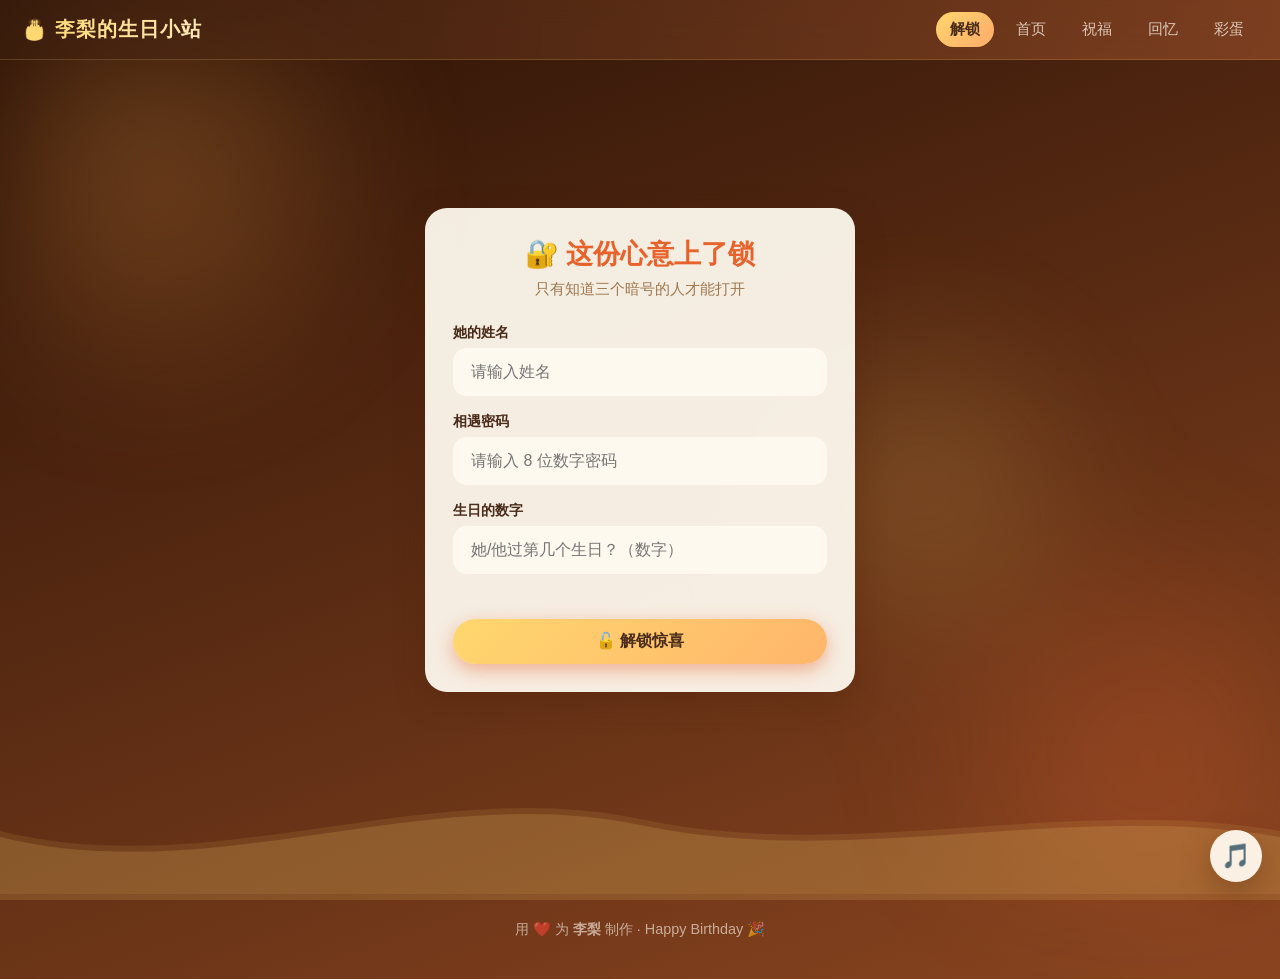
==== index.html @ 5e4ed0bc "🎂 生日祝福小站：门禁解锁 + 五页面 + 流动暖色主题" ====
<!DOCTYPE html>
<html lang="zh-CN">
<head>
  <meta charset="UTF-8" />
  <meta name="viewport" content="width=device-width, initial-scale=1.0" />
  <title>首页 · 生日小站</title>
  <link rel="stylesheet" href="style.css" />
  <style>
    .hero-actions { display: flex; gap: 14px; flex-wrap: wrap; justify-content: center; }
    .today-banner {
      background: linear-gradient(135deg, var(--pink-deep), #ff9068);
      color: #fff;
      padding: 10px 26px;
      border-radius: 999px;
      font-weight: 800;
      letter-spacing: 2px;
      box-shadow: 0 8px 24px rgba(255, 94, 148, 0.5);
      animation: pulse 1.6s ease-in-out infinite;
    }
    @keyframes pulse {
      0%, 100% { transform: scale(1); }
      50% { transform: scale(1.06); }
    }
    .quick-links { display: flex; gap: 18px; flex-wrap: wrap; justify-content: center; margin-top: 46px; }
    .quick-card {
      width: 200px;
      padding: 26px 18px;
      border-radius: 22px;
      background: rgba(255, 255, 255, 0.1);
      border: 1px solid rgba(255, 255, 255, 0.22);
      backdrop-filter: blur(6px);
      color: var(--cream);
      text-decoration: none;
      transition: 0.25s;
      text-align: center;
    }
    .quick-card:hover { transform: translateY(-6px); background: rgba(255, 255, 255, 0.18); }
    .quick-card .icon { font-size: 2.4rem; }
    .quick-card h3 { margin: 10px 0 6px; }
    .quick-card p { font-size: 0.86rem; opacity: 0.75; line-height: 1.5; }
  </style>
</head>
<body data-title="首页">
  <main>
    <section class="hero">
      <div class="cake">🎂</div>
      <h1 class="glitter" id="hero-title"></h1>
      <div id="today-slot"></div>
      <p class="subtitle" id="hero-sub"></p>

      <div class="countdown" id="countdown"></div>

      <div class="hero-actions">
        <a class="btn" href="wish.html">🎈 去许愿</a>
        <a class="btn ghost" href="memories.html">📷 看回忆</a>
      </div>

      <div class="quick-links">
        <a class="quick-card" href="wish.html">
          <div class="icon">🕯️</div>
          <h3>祝福页</h3>
          <p>吹灭蜡烛许个愿<br />收下满满的祝福</p>
        </a>
        <a class="quick-card" href="memories.html">
          <div class="icon">📸</div>
          <h3>回忆页</h3>
          <p>时间线 + 照片墙<br />一路走来的风景</p>
        </a>
        <a class="quick-card" href="play.html">
          <div class="icon">🎁</div>
          <h3>互动彩蛋页</h3>
          <p>砸金蛋、翻牌配对<br />藏了惊喜等你发现</p>
        </a>
      </div>
    </section>
  </main>

  <!-- 连点蛋糕触发的惊喜弹窗 -->
  <div class="surprise-mask" id="surprise">
    <div class="surprise-box">
      <div class="big">🎁</div>
      <h3 id="sp-title">被你发现啦！</h3>
      <p id="sp-text"></p>
      <p style="margin-top: 18px;"><button class="btn" onclick="document.getElementById('surprise').classList.remove('open')">收下啦</button></p>
      <p style="margin-top: 10px; font-size: 0.82rem; color: #c98a5a;">（「彩蛋」页还有小游戏和隐藏星星等你探索）</p>
    </div>
  </div>

  <script src="config.js"></script>
  <script src="app.js"></script>
  <script>
    const { days, isToday, age } = getBirthdayInfo();

    document.getElementById("hero-title").innerHTML =
      `${CONFIG.emoji} 生日快乐，<br />${CONFIG.name}！`;

    if (isToday) {
      document.getElementById("today-slot").innerHTML = `<div class="today-banner">🎉 今天是正日子！${age} 岁快乐 🎉</div>`;
      document.getElementById("hero-sub").textContent = "愿这一天比蛋糕还甜";
      SITE.confetti(160);
      // 正日子每 8 秒来一波小彩带
      setInterval(() => SITE.confetti(40), 8000);
    } else {
      document.getElementById("today-slot").innerHTML = "";
      document.getElementById("hero-sub").textContent =
        days === 1 ? "明天就是生日啦，准备好接收祝福了吗？" : `距离生日还有 ${days} 天，先把祝福存起来～`;
    }

    document.getElementById("countdown").innerHTML = `
      <div class="unit"><div class="num">${isToday ? 0 : days}</div><div class="label">天</div></div>
      <div class="unit"><div class="num">${age}</div><div class="label">周岁</div></div>
      <div class="unit"><div class="num">${CONFIG.timeline.length}</div><div class="label">段回忆</div></div>
    `;

    // 彩蛋：连点蛋糕 5 次触发惊喜弹窗
    const cakeEl = document.querySelector(".hero .cake");
    let cakeClicks = 0, clickTimer = null;
    cakeEl.style.cursor = "pointer";
    cakeEl.addEventListener("click", () => {
      clearTimeout(clickTimer);
      cakeClicks++;
      clickTimer = setTimeout(() => (cakeClicks = 0), 2500);
      if (cakeClicks >= 5) {
        cakeClicks = 0;
        SITE.confetti(120);
        document.getElementById("sp-text").textContent =
          `这是给 ${CONFIG.name} 的专属惊喜：愿你新的一岁，平安喜乐、万事胜意，天天都像过生日！`;
        document.getElementById("surprise").classList.add("open");
      }
    });
  </script>
</body>
</html>
---- style.css ----
/* ============ 基础 ============ */
* { margin: 0; padding: 0; box-sizing: border-box; }

:root {
  --bg1: #3d1f0e;
  --bg2: #a4552e;
  --pink: #ffb26b;
  --pink-deep: #e8632c;
  --gold: #ffd76e;
  --cream: #fff4e3;
  --ink: #4a2c1a;
  --card: rgba(255, 250, 240, 0.94);
  --shadow: 0 10px 30px rgba(80, 35, 10, 0.35);
}

html { scroll-behavior: smooth; }

body {
  font-family: "Segoe UI", "PingFang SC", "Microsoft YaHei", sans-serif;
  color: var(--ink);
  background: linear-gradient(160deg, var(--bg1), var(--bg2), #c96f2e, var(--bg2), var(--bg1));
  background-size: 400% 400%;
  background-attachment: fixed;
  animation: flowBg 22s ease-in-out infinite;
  min-height: 100vh;
  overflow-x: hidden;
}

@keyframes flowBg {
  0%, 100% { background-position: 0% 50%; }
  50% { background-position: 100% 50%; }
}

/* ============ 导航 ============ */
.nav {
  position: sticky;
  top: 0;
  z-index: 100;
  display: flex;
  align-items: center;
  gap: 8px;
  padding: 12px 22px;
  background: linear-gradient(90deg, rgba(61, 31, 14, 0.6), rgba(164, 85, 46, 0.55), rgba(61, 31, 14, 0.6));
  background-size: 200% 100%;
  animation: flowBg 14s ease-in-out infinite;
  backdrop-filter: blur(12px);
  -webkit-backdrop-filter: blur(12px);
  border-bottom: 1px solid rgba(255, 215, 110, 0.18);
}

.nav .logo {
  font-size: 1.25rem;
  font-weight: 800;
  color: var(--cream);
  text-decoration: none;
  margin-right: auto;
  letter-spacing: 1px;
  background: linear-gradient(90deg, var(--gold), #ffe9b8, var(--gold));
  background-size: 200% auto;
  -webkit-background-clip: text;
  background-clip: text;
  -webkit-text-fill-color: transparent;
  animation: shineText 4s linear infinite;
}

@keyframes shineText {
  to { background-position: 200% center; }
}

.nav a.page {
  color: rgba(255, 247, 236, 0.75);
  text-decoration: none;
  font-size: 0.95rem;
  padding: 7px 14px;
  border-radius: 999px;
  transition: 0.25s;
  white-space: nowrap;
}

.nav a.page:hover { color: #fff; background: rgba(255, 255, 255, 0.14); }

.nav a.page.active {
  color: var(--ink);
  background: linear-gradient(135deg, var(--gold), var(--pink), var(--gold));
  background-size: 200% 100%;
  animation: flowBg 5s ease-in-out infinite;
  font-weight: 700;
}

/* 手机端导航：logo 占一行 + 四个按钮等分一行 */
@media (max-width: 640px) {
  .nav { flex-wrap: wrap; row-gap: 6px; padding: 10px 14px; }
  .nav .logo { width: 100%; text-align: center; margin-right: 0; }
  .nav a.page { flex: 1; text-align: center; padding: 7px 4px; font-size: 0.88rem; }
}

/* ============ 通用布局 ============ */
main { max-width: 1080px; margin: 0 auto; padding: 40px 20px 90px; }

h1.glitter {
  font-size: clamp(2rem, 6vw, 3.4rem);
  color: var(--cream);
  text-align: center;
  line-height: 1.25;
  text-shadow: 0 4px 24px rgba(232, 99, 44, 0.55);
  background: linear-gradient(90deg, var(--cream), var(--gold), #ffc3a0, var(--cream));
  background-size: 250% auto;
  -webkit-background-clip: text;
  background-clip: text;
  -webkit-text-fill-color: transparent;
  animation: shineText 6s linear infinite;
  text-shadow: none;
  filter: drop-shadow(0 4px 18px rgba(232, 99, 44, 0.45));
}

.subtitle {
  text-align: center;
  color: rgba(255, 247, 236, 0.85);
  margin-top: 14px;
  font-size: clamp(1rem, 2.5vw, 1.2rem);
}

.card {
  background: var(--card);
  border-radius: 22px;
  box-shadow: var(--shadow);
  padding: 28px;
}

.btn {
  display: inline-flex;
  align-items: center;
  gap: 8px;
  border: none;
  cursor: pointer;
  font-size: 1rem;
  font-weight: 700;
  color: var(--ink);
  background: linear-gradient(135deg, var(--gold), var(--pink), var(--gold));
  background-size: 220% 220%;
  animation: flowBtn 4s ease-in-out infinite;
  padding: 12px 26px;
  border-radius: 999px;
  box-shadow: 0 6px 18px rgba(232, 99, 44, 0.45);
  transition: transform 0.2s, box-shadow 0.2s;
  text-decoration: none;
}

@keyframes flowBtn {
  0%, 100% { background-position: 0% 50%; }
  50% { background-position: 100% 50%; }
}

.btn:hover { transform: translateY(-2px) scale(1.03); box-shadow: 0 10px 24px rgba(232, 99, 44, 0.55); }
.btn:active { transform: scale(0.96); }

.btn.ghost {
  background: rgba(255, 255, 255, 0.12);
  color: var(--cream);
  box-shadow: none;
  border: 1px solid rgba(255, 255, 255, 0.35);
}

/* ============ 背景气球（每页都有，自动漂浮） ============ */
.balloons { position: fixed; inset: 0; z-index: -1; overflow: hidden; pointer-events: none; }

.balloon {
  position: absolute;
  bottom: -140px;
  width: 46px;
  height: 58px;
  border-radius: 50% 50% 50% 50% / 44% 44% 56% 56%;
  background: radial-gradient(circle at 32% 28%, rgba(255,255,255,0.85), var(--c1) 45%, var(--c2));
  animation: floatUp linear infinite;
  opacity: 0.8;
}

.balloon::after {
  content: "";
  position: absolute;
  left: 50%;
  top: 100%;
  width: 2px;
  height: 52px;
  background: rgba(255, 255, 255, 0.45);
}

@keyframes floatUp {
  0%   { transform: translate(0, 0) rotate(-4deg); }
  50%  { transform: translate(18px, -55vh) rotate(5deg); }
  100% { transform: translate(-10px, -118vh) rotate(-3deg); }
}

/* ============ 页脚 ============ */
footer {
  text-align: center;
  color: rgba(255, 247, 236, 0.6);
  padding: 30px 20px 40px;
  font-size: 0.9rem;
}

/* ============ 首页 hero ============ */
.hero {
  min-height: calc(100vh - 180px);
  display: flex;
  flex-direction: column;
  align-items: center;
  justify-content: center;
  text-align: center;
  gap: 26px;
}

.hero .cake { font-size: clamp(4rem, 14vw, 7rem); animation: wobble 2.6s ease-in-out infinite; }

@keyframes wobble {
  0%, 100% { transform: rotate(-5deg); }
  50% { transform: rotate(5deg); }
}

/* 倒计时卡片 */
.countdown {
  display: flex;
  gap: 14px;
  justify-content: center;
  flex-wrap: wrap;
}

.countdown .unit {
  min-width: 86px;
  padding: 14px 10px;
  background: rgba(255, 255, 255, 0.12);
  border: 1px solid rgba(255, 255, 255, 0.25);
  backdrop-filter: blur(6px);
  border-radius: 16px;
  color: var(--cream);
}

.countdown .num { font-size: 2rem; font-weight: 800; }
.countdown .label { font-size: 0.82rem; opacity: 0.8; }

/* ============ 祝福页 ============ */
.wish-stage { position: relative; max-width: 560px; margin: 0 auto; text-align: center; }

.cake-visual { position: relative; display: inline-block; cursor: pointer; user-select: none; }

.cake-visual .flames { position: absolute; top: -18px; left: 0; right: 0; display: flex; justify-content: center; gap: 34px; }

.flame {
  width: 16px;
  height: 26px;
  background: radial-gradient(circle at 50% 70%, #fff3b0, #ffb84d 55%, #ff5e3a);
  border-radius: 50% 50% 50% 50% / 62% 62% 38% 38%;
  animation: flicker 0.35s ease-in-out infinite alternate;
  filter: drop-shadow(0 0 8px rgba(255, 170, 60, 0.9));
  transform-origin: bottom;
}

.flame.out { animation: none; opacity: 0; transform: scale(0.2); transition: 0.4s; }

@keyframes flicker {
  from { transform: scaleY(1) skewX(-3deg); }
  to   { transform: scaleY(1.25) skewX(4deg); }
}

.cake-body { font-size: clamp(6rem, 24vw, 9rem); line-height: 1; }

.smoke {
  position: absolute;
  top: -26px;
  font-size: 1.4rem;
  opacity: 0;
  pointer-events: none;
}

@keyframes smokeUp {
  0% { opacity: 0.9; transform: translateY(0) scale(1); }
  100% { opacity: 0; transform: translateY(-70px) scale(1.8); }
}

/* 祝福语轮播卡 */
.wish-card {
  margin: 30px auto 0;
  max-width: 560px;
  background: var(--card);
  border-radius: 22px;
  box-shadow: var(--shadow);
  padding: 26px 30px;
  font-size: 1.18rem;
  line-height: 1.7;
  min-height: 96px;
  display: flex;
  align-items: center;
  justify-content: center;
  transition: opacity 0.5s;
}

.wish-card.fade { opacity: 0; }

/* ============ 回忆页 ============ */
.memories-grid { display: grid; grid-template-columns: repeat(auto-fill, minmax(160px, 1fr)); gap: 16px; }

.photo-tile {
  position: relative;
  aspect-ratio: 1;
  border-radius: 18px;
  overflow: hidden;
  cursor: zoom-in;
  box-shadow: 0 6px 16px rgba(120, 60, 20, 0.3);
  background: linear-gradient(135deg, #f6d5f7, #fbe9d7);
  transition: transform 0.25s;
}

.photo-tile:hover { transform: translateY(-5px) rotate(1deg); }

.photo-tile img { width: 100%; height: 100%; object-fit: cover; }

.photo-tile .cap {
  position: absolute;
  inset: auto 0 0 0;
  padding: 22px 12px 10px;
  color: #fff;
  font-size: 0.85rem;
  background: linear-gradient(transparent, rgba(0, 0, 0, 0.65));
}

/* 无照片时的占位瓷砖 */
.tile-placeholder { display: flex; flex-direction: column; align-items: center; justify-content: center; gap: 8px; color: #c96f2e; text-align: center; padding: 12px; height: 100%; }

/* 时间线 */
.timeline { position: relative; margin: 60px auto 0; max-width: 720px; padding-left: 26px; }

.timeline::before {
  content: "";
  position: absolute;
  left: 8px;
  top: 0;
  bottom: 0;
  width: 4px;
  border-radius: 4px;
  background: linear-gradient(var(--gold), var(--pink-deep));
}

.tl-item { position: relative; margin-bottom: 30px; }

.tl-item::before {
  content: "";
  position: absolute;
  left: -26px;
  top: 6px;
  width: 16px;
  height: 16px;
  border-radius: 50%;
  background: var(--cream);
  border: 4px solid var(--pink-deep);
  box-shadow: 0 0 0 4px rgba(255, 94, 148, 0.25);
}

.tl-card { background: var(--card); border-radius: 18px; box-shadow: var(--shadow); padding: 18px 22px; }

.tl-card .date { color: var(--pink-deep); font-weight: 800; font-size: 0.88rem; letter-spacing: 1px; }
.tl-card h3 { margin: 4px 0 6px; font-size: 1.15rem; }
.tl-card p { color: #8a5a38; font-size: 0.96rem; line-height: 1.65; }

/* 时间线滚动入场由全局 flow-reveal 统一处理 */

/* 灯箱 */
.lightbox {
  position: fixed;
  inset: 0;
  z-index: 200;
  background: rgba(45, 18, 5, 0.9);
  display: none;
  align-items: center;
  justify-content: center;
  flex-direction: column;
  gap: 14px;
  padding: 30px;
}

.lightbox.open { display: flex; }
.lightbox img { max-width: min(88vw, 900px); max-height: 74vh; border-radius: 14px; box-shadow: 0 20px 60px rgba(0,0,0,0.6); }
.lightbox .lb-cap { color: var(--cream); font-size: 1rem; }
.lightbox .lb-close { position: absolute; top: 18px; right: 26px; font-size: 2rem; color: #fff; cursor: pointer; background: none; border: none; }

/* ============ 互动彩蛋页 ============ */
.play-stage { text-align: center; }

.eggs-lane {
  display: flex;
  gap: 18px;
  justify-content: center;
  flex-wrap: wrap;
  margin: 34px 0 10px;
}

.egg {
  width: 92px;
  height: 116px;
  border: none;
  cursor: pointer;
  border-radius: 50% 50% 50% 50% / 58% 58% 42% 42%;
  background: radial-gradient(circle at 32% 26%, #fff8dd, var(--gold) 55%, #e0a83c);
  box-shadow: 0 8px 20px rgba(255, 200, 90, 0.45), inset 0 -8px 18px rgba(180, 120, 20, 0.25);
  font-size: 2.2rem;
  transition: transform 0.2s;
}

.egg:hover { transform: translateY(-6px) rotate(-4deg); }
.egg:active { transform: scale(0.9); }
.egg:disabled { opacity: 0.35; transform: none; cursor: default; filter: grayscale(0.5); }

.egg-result {
  min-height: 120px;
  max-width: 560px;
  margin: 18px auto;
  display: flex;
  align-items: center;
  justify-content: center;
  padding: 20px 26px;
  background: var(--card);
  border-radius: 20px;
  box-shadow: var(--shadow);
  font-size: 1.25rem;
  line-height: 1.7;
  color: var(--ink);
}

/* 翻牌记忆游戏 */
.memory-grid {
  display: grid;
  grid-template-columns: repeat(4, 74px);
  gap: 10px;
  justify-content: center;
  margin: 26px auto 10px;
}

.mcard {
  width: 74px;
  height: 74px;
  perspective: 500px;
  cursor: pointer;
  border: none;
  background: none;
  padding: 0;
}

.mcard .inner { position: relative; width: 100%; height: 100%; transition: transform 0.45s; transform-style: preserve-3d; }

.mcard.flipped .inner { transform: rotateY(180deg); }

.mcard .face {
  position: absolute;
  inset: 0;
  display: flex;
  align-items: center;
  justify-content: center;
  border-radius: 14px;
  backface-visibility: hidden;
  -webkit-backface-visibility: hidden;
  font-size: 2rem;
}

.mcard .front {
  background: linear-gradient(135deg, #e8853c, #d9542f);
  color: rgba(255, 255, 255, 0.9);
  font-size: 1.5rem;
  box-shadow: 0 5px 14px rgba(150, 60, 10, 0.4);
}

.mcard .back { background: var(--cream); transform: rotateY(180deg); box-shadow: 0 5px 14px rgba(150, 60, 10, 0.25); }

.mcard.matched .front { background: linear-gradient(135deg, #35c97d, #7fe3a9); }

.play-hint { color: rgba(255, 247, 236, 0.85); margin-top: 8px; font-size: 0.95rem; }

/* 惊喜弹窗 */
.surprise-mask {
  position: fixed;
  inset: 0;
  z-index: 300;
  background: rgba(45, 18, 5, 0.78);
  backdrop-filter: blur(4px);
  display: none;
  align-items: center;
  justify-content: center;
  padding: 24px;
}

.surprise-mask.open { display: flex; }

.surprise-box {
  background: var(--cream);
  border-radius: 26px;
  max-width: 480px;
  width: 100%;
  padding: 38px 32px;
  text-align: center;
  box-shadow: 0 24px 70px rgba(0, 0, 0, 0.5);
  animation: popIn 0.45s cubic-bezier(0.2, 1.4, 0.4, 1);
}

@keyframes popIn {
  from { transform: scale(0.5) rotate(-4deg); opacity: 0; }
  to   { transform: scale(1) rotate(0); opacity: 1; }
}

.surprise-box .big { font-size: 3.4rem; }
.surprise-box h3 { font-size: 1.5rem; margin: 12px 0 8px; color: var(--pink-deep); }
.surprise-box p { color: #8a5a38; line-height: 1.7; }

/* ============ 彩带动画（全站礼花） ============ */
.confetti-piece {
  position: fixed;
  top: -24px;
  z-index: 250;
  width: 10px;
  height: 16px;
  pointer-events: none;
  animation: confettiFall linear forwards;
}

@keyframes confettiFall {
  to { transform: translateY(110vh) rotate(720deg); }
}

/* ============ 音乐按钮 ============ */
.music-btn {
  position: fixed;
  right: 18px;
  bottom: 18px;
  z-index: 150;
  width: 52px;
  height: 52px;
  border-radius: 50%;
  border: none;
  cursor: pointer;
  font-size: 1.5rem;
  background: var(--card);
  box-shadow: var(--shadow);
  transition: transform 0.2s;
}

.music-btn:hover { transform: scale(1.1); }
.music-btn.playing { animation: spin 3s linear infinite; }

@keyframes spin { to { transform: rotate(360deg); } }

/* ============ 小屏适配 ============ */
@media (max-width: 640px) {
  .card { padding: 20px; }
  .countdown .unit { min-width: 72px; }
  .memory-grid { grid-template-columns: repeat(4, 1fr); padding: 0 8px; }
  .mcard { width: 100%; aspect-ratio: 1; height: auto; }
}

@media (prefers-reduced-motion: reduce) {
  .balloon, .hero .cake, .flame, .music-btn.playing { animation: none; }
}

/* ============ 流动态：极光光斑（每页背景，缓慢漂移） ============ */
.aurora { position: fixed; inset: 0; z-index: -2; overflow: hidden; pointer-events: none; filter: blur(60px); opacity: 0.38; }

.aurora span {
  position: absolute;
  width: 44vmax;
  height: 44vmax;
  border-radius: 50%;
  animation: auroraDrift ease-in-out infinite alternate;
}

.aurora span:nth-child(1) { background: radial-gradient(circle, rgba(255, 170, 80, 0.75), transparent 65%); top: -12%; left: -10%; animation-duration: 17s; }
.aurora span:nth-child(2) { background: radial-gradient(circle, rgba(255, 110, 60, 0.6), transparent 65%); bottom: -16%; right: -12%; animation-duration: 21s; animation-delay: -6s; }
.aurora span:nth-child(3) { background: radial-gradient(circle, rgba(255, 215, 110, 0.55), transparent 65%); top: 30%; left: 55%; width: 34vmax; height: 34vmax; animation-duration: 25s; animation-delay: -12s; }

@keyframes auroraDrift {
  0%   { transform: translate(0, 0) scale(1); }
  50%  { transform: translate(9vw, 6vh) scale(1.18); }
  100% { transform: translate(-7vw, -5vh) scale(0.92); }
}

/* ============ 流动态：底部波浪（两层滚动） ============ */
.waves {
  position: fixed;
  left: 0;
  right: 0;
  bottom: 0;
  height: 130px;
  z-index: -1;
  pointer-events: none;
  opacity: 0.5;
}

.waves .wave {
  position: absolute;
  bottom: 0;
  left: 0;
  width: 200%;
  height: 100%;
  background-repeat: repeat-x;
  background-size: 50% 100%;
  background-image: url("data:image/svg+xml,%3Csvg xmlns='http://www.w3.org/2000/svg' viewBox='0 0 1200 130' preserveAspectRatio='none'%3E%3Cpath d='M0,67 C200,120 400,10 600,55 C800,100 1000,30 1200,67 L1200,130 L0,130 Z' fill='%23ffd76e' fill-opacity='0.35'/%3E%3C/svg%3E");
  animation: waveMove 16s linear infinite;
}

.waves .wave.w2 { animation-duration: 26s; animation-direction: reverse; opacity: 0.6; bottom: 6px; }

@keyframes waveMove {
  from { transform: translateX(0); }
  to   { transform: translateX(-50%); }
}

/* ============ 流动态：页面入场（进页淡入上浮） ============ */
@keyframes pageIn {
  from { opacity: 0; transform: translateY(26px); filter: blur(6px); }
  to   { opacity: 1; transform: none; filter: blur(0); }
}

body.page-enter .nav { animation: navIn 0.7s ease both; }
@keyframes navIn { from { opacity: 0; transform: translateY(-100%); } to { opacity: 1; transform: none; } }

body.page-enter main > * { animation: pageIn 0.85s cubic-bezier(0.2, 0.8, 0.3, 1) both; }
body.page-enter main > *:nth-child(2) { animation-delay: 0.12s; }
body.page-enter main > *:nth-child(3) { animation-delay: 0.24s; }
body.page-enter main > *:nth-child(4) { animation-delay: 0.36s; }
body.page-enter main > *:nth-child(5) { animation-delay: 0.48s; }
body.page-enter main > *:nth-child(n+6) { animation-delay: 0.6s; }

/* 离页淡出：点击站内链接先淡出再跳转 */
body.page-exit { transition: opacity 0.32s ease, filter 0.32s ease; opacity: 0; filter: blur(8px); }

/* ============ 流动态：卡片/瓷砖滚动浮现 ============ */
.flow-reveal { opacity: 0; transform: translateY(30px) scale(0.98); transition: opacity 0.7s ease, transform 0.7s cubic-bezier(0.2, 0.8, 0.3, 1); }
.flow-reveal.show { opacity: 1; transform: none; }

/* 卡片悬浮时轻微流动光边 */
.card, .tl-card, .quick-card, .egg-result, .wish-card {
  transition: box-shadow 0.35s ease, transform 0.35s ease;
}

.card:hover, .tl-card:hover { box-shadow: 0 14px 40px rgba(232, 99, 44, 0.35); }

/* 尊重减弱动态偏好 */
@media (prefers-reduced-motion: reduce) {
  body, .nav, .nav .logo, .nav a.page.active, .btn, h1.glitter, .aurora span, .waves .wave { animation: none !important; }
  body.page-enter main > *, body.page-enter .nav { animation: none !important; }
  .flow-reveal { opacity: 1; transform: none; transition: none; }
}
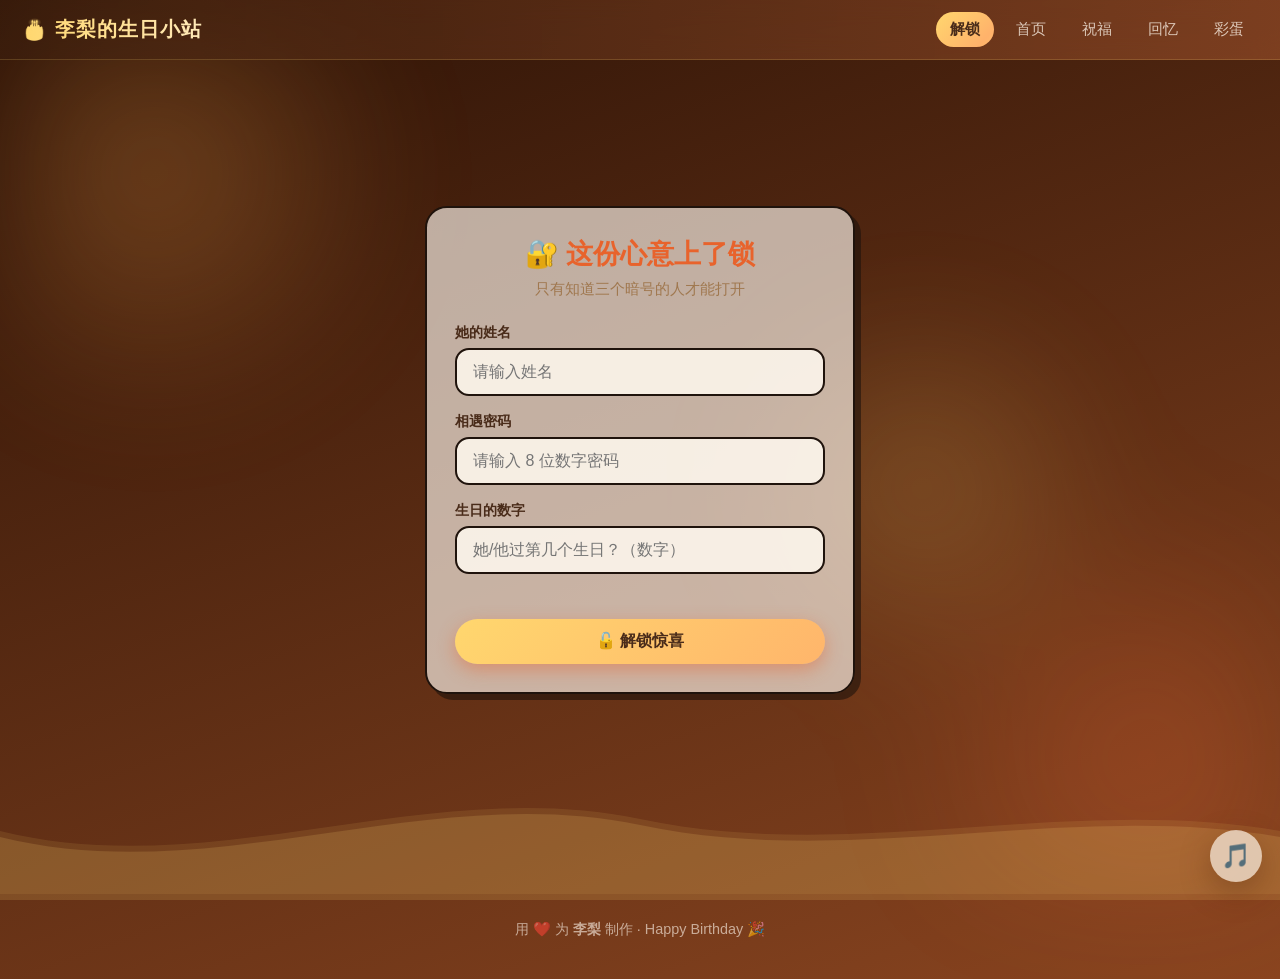
==== commit af741727: "全站卡片改半透明+黑描边贴纸风格；修复浮现动画兜底" ====
--- a/index.html
+++ b/index.html
@@ -26,11 +26,14 @@
       width: 200px;
       padding: 26px 18px;
       border-radius: 22px;
-      background: rgba(255, 255, 255, 0.1);
-      border: 1px solid rgba(255, 255, 255, 0.22);
+      background: rgba(255, 248, 238, 0.5);
+      border: 2px solid var(--frame);
+      box-shadow: 4px 4px 0 rgba(31, 19, 12, 0.55);
       backdrop-filter: blur(6px);
+      -webkit-backdrop-filter: blur(6px);
       color: var(--cream);
       text-decoration: none;
+      text-shadow: 0 1px 4px rgba(31, 19, 12, 0.6);
       transition: 0.25s;
       text-align: center;
     }
--- a/style.css
+++ b/style.css
@@ -9,7 +9,8 @@
   --gold: #ffd76e;
   --cream: #fff4e3;
   --ink: #4a2c1a;
-  --card: rgba(255, 250, 240, 0.94);
+  --card: rgba(255, 248, 238, 0.66);
+  --frame: #1f130c;
   --shadow: 0 10px 30px rgba(80, 35, 10, 0.35);
 }
 
@@ -122,9 +123,12 @@
 
 .card {
   background: var(--card);
+  border: 2px solid var(--frame);
+  box-shadow: 4px 4px 0 rgba(31, 19, 12, 0.55);
   border-radius: 22px;
-  box-shadow: var(--shadow);
   padding: 28px;
+  backdrop-filter: blur(8px);
+  -webkit-backdrop-filter: blur(8px);
 }
 
 .btn {
@@ -228,11 +232,14 @@
 .countdown .unit {
   min-width: 86px;
   padding: 14px 10px;
-  background: rgba(255, 255, 255, 0.12);
-  border: 1px solid rgba(255, 255, 255, 0.25);
+  background: rgba(255, 248, 238, 0.5);
+  border: 2px solid var(--frame);
+  box-shadow: 3px 3px 0 rgba(31, 19, 12, 0.55);
   backdrop-filter: blur(6px);
+  -webkit-backdrop-filter: blur(6px);
   border-radius: 16px;
   color: var(--cream);
+  text-shadow: 0 1px 4px rgba(31, 19, 12, 0.6);
 }
 
 .countdown .num { font-size: 2rem; font-weight: 800; }
@@ -282,9 +289,12 @@
   margin: 30px auto 0;
   max-width: 560px;
   background: var(--card);
+  border: 2px solid var(--frame);
+  box-shadow: 4px 4px 0 rgba(31, 19, 12, 0.55);
   border-radius: 22px;
-  box-shadow: var(--shadow);
   padding: 26px 30px;
+  backdrop-filter: blur(8px);
+  -webkit-backdrop-filter: blur(8px);
   font-size: 1.18rem;
   line-height: 1.7;
   min-height: 96px;
@@ -305,7 +315,8 @@
   border-radius: 18px;
   overflow: hidden;
   cursor: zoom-in;
-  box-shadow: 0 6px 16px rgba(120, 60, 20, 0.3);
+  border: 2px solid var(--frame);
+  box-shadow: 4px 4px 0 rgba(31, 19, 12, 0.55);
   background: linear-gradient(135deg, #f6d5f7, #fbe9d7);
   transition: transform 0.25s;
 }
@@ -355,7 +366,7 @@
   box-shadow: 0 0 0 4px rgba(255, 94, 148, 0.25);
 }
 
-.tl-card { background: var(--card); border-radius: 18px; box-shadow: var(--shadow); padding: 18px 22px; }
+.tl-card { background: var(--card); border: 2px solid var(--frame); box-shadow: 4px 4px 0 rgba(31, 19, 12, 0.55); border-radius: 18px; padding: 18px 22px; backdrop-filter: blur(8px); -webkit-backdrop-filter: blur(8px); }
 
 .tl-card .date { color: var(--pink-deep); font-weight: 800; font-size: 0.88rem; letter-spacing: 1px; }
 .tl-card h3 { margin: 4px 0 6px; font-size: 1.15rem; }
@@ -418,8 +429,11 @@
   justify-content: center;
   padding: 20px 26px;
   background: var(--card);
+  border: 2px solid var(--frame);
+  box-shadow: 4px 4px 0 rgba(31, 19, 12, 0.55);
   border-radius: 20px;
-  box-shadow: var(--shadow);
+  backdrop-filter: blur(8px);
+  -webkit-backdrop-filter: blur(8px);
   font-size: 1.25rem;
   line-height: 1.7;
   color: var(--ink);
@@ -464,10 +478,11 @@
   background: linear-gradient(135deg, #e8853c, #d9542f);
   color: rgba(255, 255, 255, 0.9);
   font-size: 1.5rem;
-  box-shadow: 0 5px 14px rgba(150, 60, 10, 0.4);
-}
-
-.mcard .back { background: var(--cream); transform: rotateY(180deg); box-shadow: 0 5px 14px rgba(150, 60, 10, 0.25); }
+  border: 2px solid var(--frame);
+  box-shadow: 3px 3px 0 rgba(31, 19, 12, 0.5);
+}
+
+.mcard .back { background: var(--cream); transform: rotateY(180deg); border: 2px solid var(--frame); box-shadow: 3px 3px 0 rgba(31, 19, 12, 0.5); }
 
 .mcard.matched .front { background: linear-gradient(135deg, #35c97d, #7fe3a9); }
 
@@ -489,13 +504,16 @@
 .surprise-mask.open { display: flex; }
 
 .surprise-box {
-  background: var(--cream);
+  background: rgba(255, 248, 238, 0.9);
+  border: 3px solid var(--frame);
+  box-shadow: 8px 8px 0 rgba(31, 19, 12, 0.6), 0 24px 70px rgba(0, 0, 0, 0.4);
   border-radius: 26px;
   max-width: 480px;
   width: 100%;
   padding: 38px 32px;
   text-align: center;
-  box-shadow: 0 24px 70px rgba(0, 0, 0, 0.5);
+  backdrop-filter: blur(10px);
+  -webkit-backdrop-filter: blur(10px);
   animation: popIn 0.45s cubic-bezier(0.2, 1.4, 0.4, 1);
 }
 
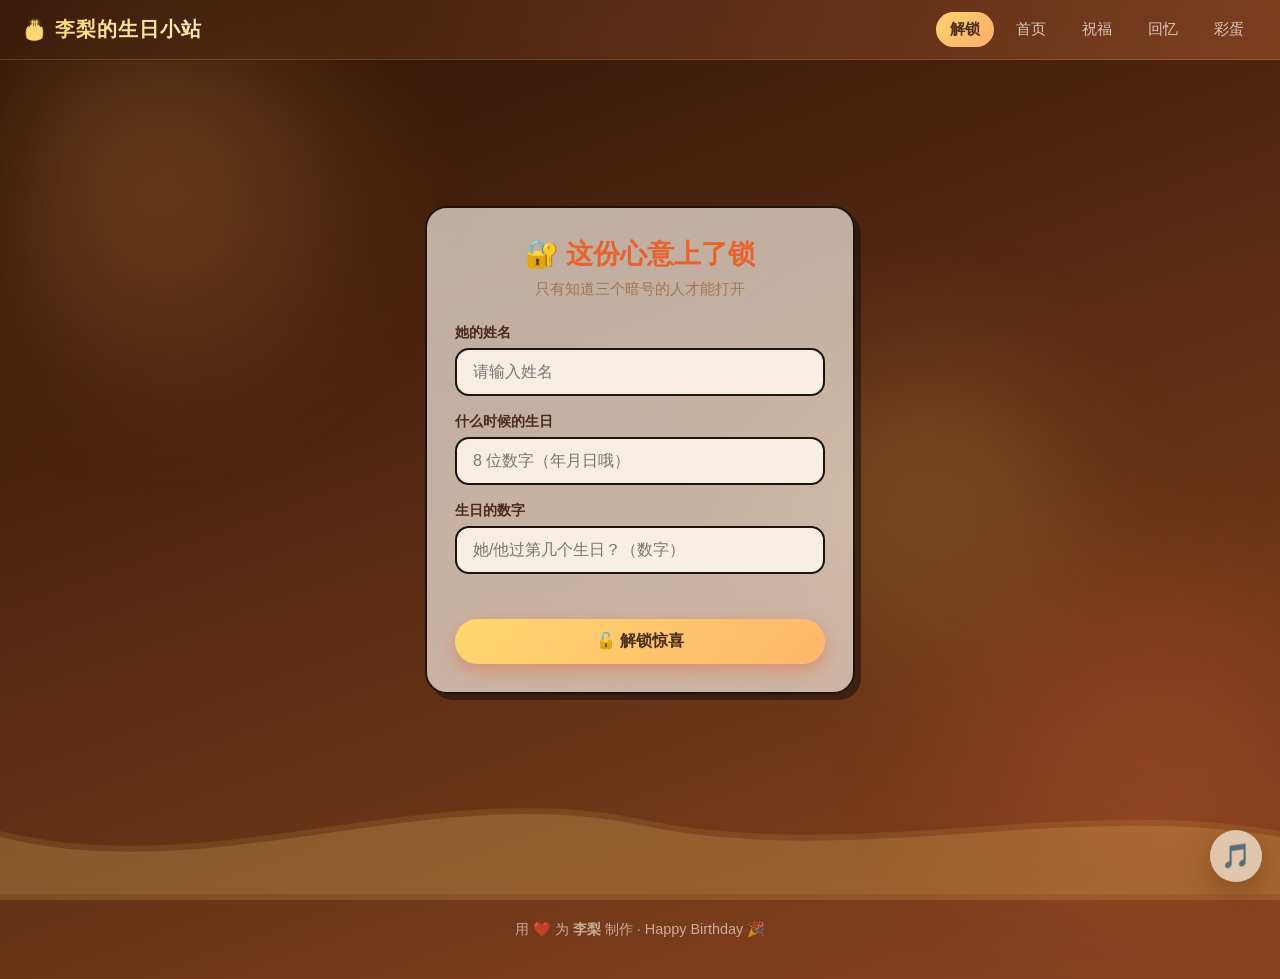
==== commit a2442140: "移除回忆页大事记时间线，首页统计改为聊天条数" ====
--- a/index.html
+++ b/index.html
@@ -112,7 +112,7 @@
     document.getElementById("countdown").innerHTML = `
       <div class="unit"><div class="num">${isToday ? 0 : days}</div><div class="label">天</div></div>
       <div class="unit"><div class="num">${age}</div><div class="label">周岁</div></div>
-      <div class="unit"><div class="num">${CONFIG.timeline.length}</div><div class="label">段回忆</div></div>
+      <div class="unit"><div class="num">${CONFIG.chatMessages.length}</div><div class="label">条聊天</div></div>
     `;
 
     // 彩蛋：连点蛋糕 5 次触发惊喜弹窗
